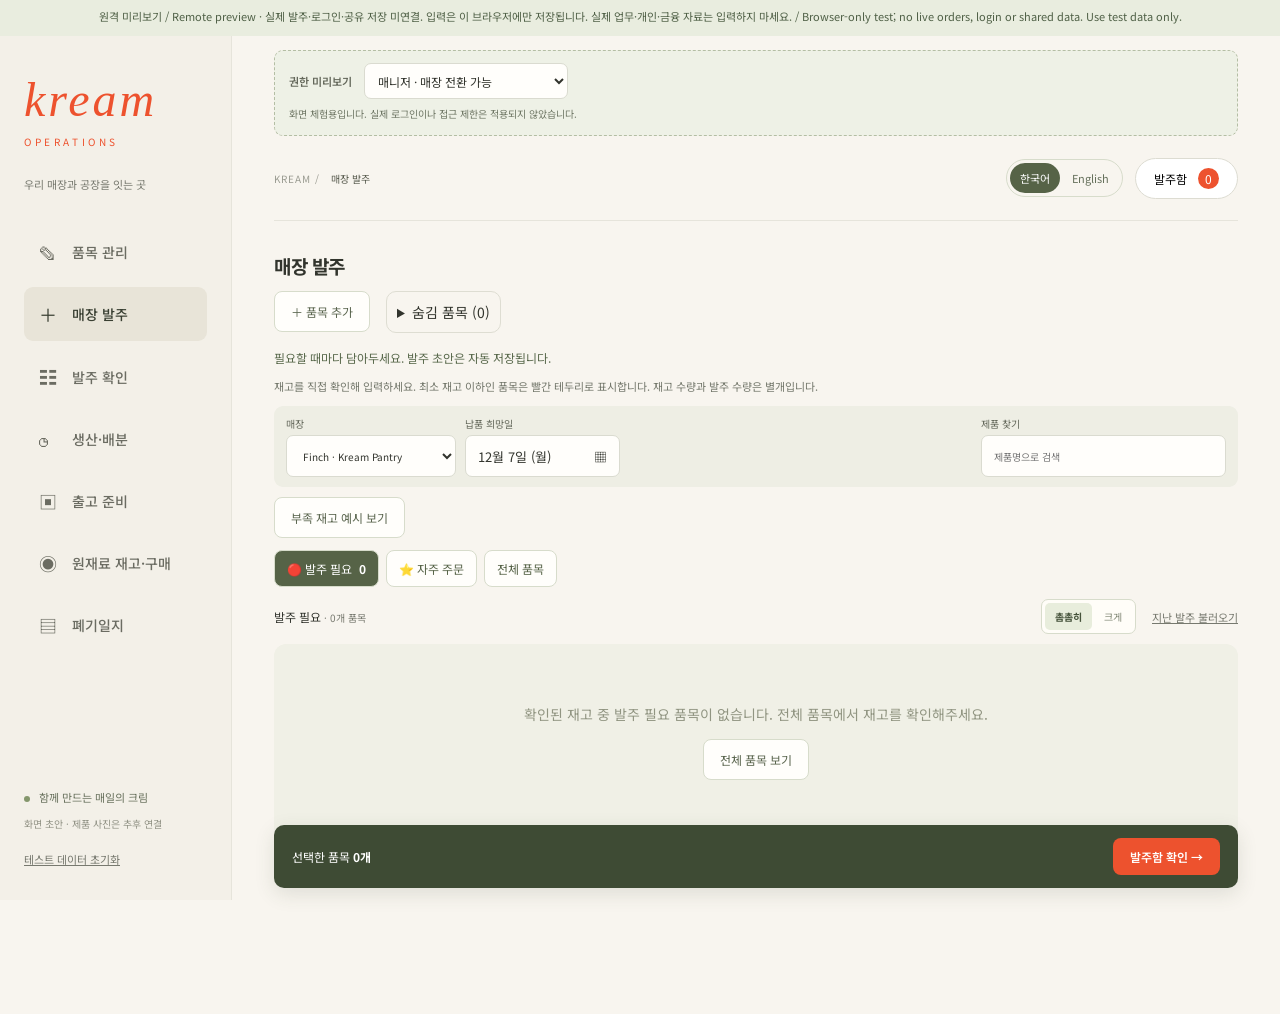
==== index.html @ 923c215b "Publish sanitized browser-only operations preview" ====
<!doctype html><html lang="ko"><head><meta name="robots" content="noindex,nofollow,noarchive"><meta charset="utf-8"><meta name="viewport" content="width=device-width,initial-scale=1"><title>Kream Operations · 원격 미리보기</title><meta name="description" content="Kream Operations browser-only remote preview; test data only"><link rel="stylesheet" href="style.css"></head><body>
<div class="demo" translate="no">원격 미리보기 / Remote preview · 실제 발주·로그인·공유 저장 미연결. 입력은 이 브라우저에만 저장됩니다. 실제 업무·개인·금융 자료는 입력하지 마세요. / Browser-only test; no live orders, login or shared data. Use test data only.</div>
<aside class="sidebar"><a class="brand" href="#">kream<span>OPERATIONS</span></a><div class="workspace">우리 매장과 공장을 잇는 곳</div><nav id="nav" aria-label="업무 화면"></nav><div class="side-bottom"><span class="dot"></span> 함께 만드는 매일의 크림<p>화면 초안 · 제품 사진은 추후 연결</p><button class="text-btn" id="reset">테스트 데이터 초기화</button></div></aside>
<main><header><div class="breadcrumb">KREAM / <span id="crumb">매장 발주</span></div><div class="header-actions"><div class="language-switch" role="group" aria-label="Language"><button type="button" data-lang="ko">한국어</button><button type="button" data-lang="en">English</button></div><button id="cartButton" class="cart-button">발주함 <span id="cartCount">0</span></button></div></header><div id="content"></div></main>
<dialog id="cart"><form method="dialog"><button class="close" aria-label="발주함 닫기">×</button></form><div class="eyebrow">YOUR ORDER</div><h2>이번에 필요한 것들</h2><p class="muted">수량과 납품 희망일을 확인해주세요.</p><div id="cartBody"></div></dialog><div class="toast" role="status" id="toast"></div><script src="app.js"></script></body></html>
---- style.css ----
@import url('https://fonts.googleapis.com/css2?family=Noto+Sans+KR:wght@400;500;600;700;800&display=swap');
.stock-low{border:2px solid #d85b4f!important;background:#fff4f0!important}.stock-risk{border-color:#d5a26c!important;background:#fffaf0!important}.badge.red{background:#f9dcd5;color:#b33427}.stock-fields{display:grid;grid-template-columns:repeat(4,1fr);gap:12px;margin:18px 0}.stock-fields input{min-width:0;width:100%}@media(max-width:720px){.stock-fields{grid-template-columns:repeat(2,1fr)}}
:root{--cream:#f8f5ef;--ink:#32342d;--muted:#77796f;--orange:#ed522e;--line:#e6e4db;--green:#59694c}*{box-sizing:border-box}body{margin:0;background:var(--cream);color:var(--ink);font:14px 'Noto Sans KR',sans-serif}button,input,select,textarea{font:inherit}button,a,input,select,textarea{outline-offset:4px}button{cursor:pointer}button:disabled{opacity:.45;cursor:not-allowed}.demo{height:36px;background:#e9eddf;color:#4f6046;text-align:center;padding:8px 12px;font-size:11px;position:relative;z-index:3}.demo span{margin-left:12px}.sidebar{width:232px;position:fixed;top:36px;bottom:0;border-right:1px solid var(--line);padding:36px 24px;background:#f3f0e8}.brand{display:block;text-decoration:none;color:var(--orange);font:italic 48px Georgia;letter-spacing:3px}.brand span{display:block;font:10px 'Noto Sans KR';letter-spacing:3.6px;margin-top:7px}.workspace{font-size:11px;color:var(--muted);margin:27px 0 33px}.sidebar nav{display:grid;gap:8px}.nav-item{display:flex;gap:12px;align-items:center;border:0;background:none;padding:14px 15px;text-align:left;color:#6b6c62;border-radius:9px;font-weight:500}.nav-item.active{background:#e8e4d8;color:#393f32}.nav-item b{font-size:18px;width:21px;font-weight:400}.side-bottom{position:absolute;bottom:25px;font-size:11px;color:#68715d}.side-bottom p{font-size:10px;color:#929386}.dot{display:inline-block;width:6px;height:6px;background:#84966c;border-radius:50%;margin-right:6px}.text-btn{background:none;border:0;padding:8px 0;color:var(--muted);text-decoration:underline;font-size:11px}main{margin-left:232px;padding:0 42px 60px;max-width:1700px}header{height:85px;display:flex;align-items:center;justify-content:space-between;border-bottom:1px solid var(--line);margin-bottom:33px}.breadcrumb{font-size:10px;letter-spacing:1px;color:#9a9b91}.breadcrumb span{color:#56594c;margin-left:7px;letter-spacing:0}.cart-button{background:white;border:1px solid #dddcd2;border-radius:30px;padding:11px 18px;font-size:12px}.cart-button span{background:var(--orange);color:white;padding:2px 7px;border-radius:20px;margin-left:8px}.eyebrow{font-size:10px;letter-spacing:2px;font-weight:700;color:var(--orange);margin-bottom:12px}h1{font-size:32px;letter-spacing:-1.4px;margin:0 0 13px;line-height:1.4}h2{font-size:23px;letter-spacing:-.8px}p{line-height:1.8}.muted{color:var(--muted);font-size:12px}.hero{display:flex;justify-content:space-between;gap:22px;align-items:center;margin-bottom:28px}.hero p{margin:0;color:var(--muted);font-size:12px}.hero-mark{font:italic 74px Georgia;color:#d7ddc7;line-height:1}.controls{display:flex;gap:15px;align-items:end;flex-wrap:wrap;background:#eeeee4;padding:18px 20px;border-radius:12px;margin-bottom:25px}label{display:grid;gap:7px;font-size:11px;color:#64685b}select,input,textarea{border:1px solid #dadbd0;border-radius:7px;background:#fffefb;color:var(--ink);padding:10px 12px;min-height:42px}select{min-width:170px}input[type=date]{min-width:155px}.search{margin-left:auto;min-width:225px}.search input{width:100%}.chips{display:flex;gap:8px;overflow:auto;padding-bottom:12px;margin:4px 0 18px}.chip{white-space:nowrap;background:transparent;border:1px solid #dcded2;border-radius:25px;padding:10px 17px;font-size:11px;color:#676e5d}.chip.active{background:#566347;border-color:#566347;color:white}.section-head{display:flex;align-items:center;justify-content:space-between;margin:10px 0 17px;font-size:12px}.section-head small{color:var(--muted);font-size:10px}.grid{display:grid;grid-template-columns:repeat(4,minmax(0,1fr));gap:17px}.product{border:1px solid var(--line);background:#fffefb;border-radius:13px;overflow:hidden}.product-art{height:128px;display:grid;place-items:center;position:relative;background:var(--tint);color:var(--art);font:italic 50px Georgia}.product-art .art-label{position:absolute;left:14px;top:13px;font:9px 'Noto Sans KR';letter-spacing:1px;opacity:.75}.product-art .art-line{border:1px solid currentColor;border-radius:22px 8px 18px 8px;padding:8px 17px;transform:rotate(-8deg);font-size:31px;opacity:.72}.product-body{padding:15px}.product-category{font-size:9px;color:#8b8d81;letter-spacing:.6px;margin-bottom:6px}.product h3{font-size:13px;font-weight:600;margin:0 0 5px;line-height:1.6}.unit{font-size:10px;color:#868a7b;margin-bottom:16px}.stepper{display:flex;align-items:center;justify-content:space-between;border:1px solid #e2e3d9;border-radius:7px;overflow:hidden;min-height:37px}.stepper button{width:37px;height:37px;background:none;border:0;font-size:20px;color:#6b735f}.stepper button:hover{background:#eff0e6}.stepper output{font-size:13px}.product.selected{border-color:#9eab87}.product.selected .stepper{background:#eff3e8;border-color:#c8d3b7}.info-line{font-size:11px;color:#8c8f81;margin:25px 0}.primary{border:0;border-radius:8px;background:var(--orange);color:white;font-size:12px;font-weight:600;padding:13px 20px}.secondary{border:1px solid #d7dccb;border-radius:8px;background:#fffefb;color:#5a654e;padding:11px 16px;font-size:12px}.actions{display:flex;gap:9px;align-items:center;flex-wrap:wrap}.stats{display:grid;grid-template-columns:repeat(3,1fr);gap:15px;margin-bottom:25px}.stat{background:#fffefb;border:1px solid var(--line);border-radius:10px;padding:21px}.stat span{color:var(--muted);font-size:11px}.stat strong{display:block;font:33px Georgia;margin-top:10px}.panel{background:#fffefb;border:1px solid var(--line);border-radius:12px;padding:23px;margin:16px 0}.panel-header{display:flex;justify-content:space-between;gap:15px;align-items:center}.badge{font-size:10px;color:#62794c;background:#edf2e5;border-radius:20px;padding:6px 10px;white-space:nowrap}.badge.orange{color:#be5c34;background:#fff0df}.rows{margin:16px 0}.row{display:flex;align-items:center;justify-content:space-between;gap:14px;border-top:1px solid #eeeee6;padding:15px 0}.row-main{display:flex;align-items:center;gap:13px}.row small{display:block;color:var(--muted);font-size:10px;margin-top:5px}.quantity{font-size:21px;font-weight:600;white-space:nowrap}.quantity small{display:inline;font-size:11px;font-weight:400}.pack-check{width:23px;height:23px;min-height:0;accent-color:#64784e}.row.done{opacity:.55}.row.done strong{text-decoration:line-through}.empty{padding:60px 25px;text-align:center;color:#919582;background:#f0f0e6;border-radius:12px}.distribution{display:flex;flex-wrap:wrap;gap:10px;margin-top:12px}.distribution span{background:#f1f1e9;padding:9px 13px;border-radius:6px;font-size:12px}.note{background:#eef0e5;border-radius:8px;padding:12px 15px;font-size:11px;color:#69745c}.shortage{color:#be542b;font-size:11px}.ship-qty{width:75px;min-width:0;padding:8px;text-align:center}.history-grid{display:grid;grid-template-columns:repeat(2,1fr);gap:18px}.history-grid .panel{margin:0}.status-track{display:flex;gap:5px;margin:18px 0}.status-track span{height:4px;flex:1;background:#eceee3;border-radius:4px}.status-track .complete{background:#9aa982}dialog{border:0;border-radius:18px;padding:32px;width:550px;max-width:94vw;max-height:90vh;background:var(--cream);color:var(--ink);box-shadow:0 20px 100px #28312033}dialog::backdrop{background:#2d332b66}.close{float:right;border:0;background:none;font-size:28px;color:#7b806e}dialog .controls{margin:22px 0}dialog textarea{width:100%;resize:vertical}dialog .primary{width:100%;margin-top:20px}.toast{position:fixed;bottom:28px;left:50%;transform:translateX(-50%);background:#3d4933;color:white;padding:14px 25px;border-radius:10px;display:none;z-index:15;font-size:12px}.toast.show{display:block}.mobile-total{position:sticky;bottom:12px;margin-top:24px;display:flex;justify-content:space-between;align-items:center;padding:13px 18px;border-radius:10px;background:#3e4b34;color:white;box-shadow:0 6px 20px #3e4b3422}.mobile-total span{font-size:12px}.mobile-total button{padding:10px 17px}.help{max-width:750px}.help h3{font-size:15px;margin:27px 0 10px}.help ol{padding-left:22px;line-height:2.2;color:#66705b}@media(min-width:1550px){.grid{grid-template-columns:repeat(5,1fr)}}@media(max-width:1100px){.sidebar{width:190px;padding:28px 17px}main{margin-left:190px;padding:0 25px 45px}.grid{grid-template-columns:repeat(3,1fr)}.search{margin-left:0;flex:1}.history-grid{grid-template-columns:1fr}}@media(max-width:720px){.demo{height:auto;min-height:34px;font-size:10px}.demo span{display:block;margin:2px 0 0;font-size:9px}.sidebar{position:sticky;top:0;z-index:5;width:100%;height:auto;padding:10px 15px;border-right:0;border-bottom:1px solid var(--line);display:flex;align-items:center;gap:10px}.brand{font-size:25px;letter-spacing:1px}.brand span,.workspace,.side-bottom{display:none}.sidebar nav{display:flex;gap:2px;margin-left:auto}.nav-item{padding:9px 7px;border-radius:6px;font-size:10px;display:block}.nav-item b{display:none}main{margin-left:0;padding:0 17px 30px}header{height:58px;margin-bottom:23px}.hero{margin-bottom:23px}.hero-mark{font-size:49px}h1{font-size:26px}.hero p{font-size:11px}.controls{padding:14px;gap:12px}.controls>label{flex:1;min-width:42%}select,input[type=date]{width:100%;min-width:0}.search{min-width:100%!important}.grid{grid-template-columns:repeat(2,minmax(0,1fr));gap:11px}.product-art{height:105px}.product-body{padding:12px}.product h3{font-size:12px;min-height:38px}.stats{gap:8px}.stat{padding:15px 12px}.stat strong{font-size:26px}.stat span{font-size:9px}.panel{padding:17px}.panel-header h2{font-size:19px}.row{gap:10px}.row strong{font-size:12px}.quantity{font-size:18px}.distribution span{font-size:11px}.actions .secondary,.actions .primary{font-size:11px}.breadcrumb{font-size:9px}.product-art .art-label{font-size:8px}.mobile-total{bottom:10px}.toast{width:90%;text-align:center}.hero-mark{display:none}}

/* mobile-nav-adjustment */
@media(max-width:720px){.sidebar{flex-wrap:wrap;gap:5px}.brand{font-size:24px}.sidebar nav{width:100%;margin:0;justify-content:space-between}.nav-item{white-space:nowrap;font-size:11px;padding:9px 8px}}

/* Compact ordering: fewer gestures for a large catalog. */
.view-actions{display:flex;align-items:center;gap:16px}.density-toggle{display:flex;border:1px solid #d7dccb;border-radius:7px;padding:3px;gap:2px;background:#fffdf8}.density-toggle button{border:0;background:transparent;color:#808774;border-radius:5px;padding:6px 10px;font-size:10px}.density-toggle button[aria-pressed=true]{background:#e8eddc;color:#46533b;font-weight:700}.grid.compact-grid{grid-template-columns:repeat(5,minmax(0,1fr));gap:12px}.compact-grid .product-art{height:78px}.compact-grid .art-label{font-size:7px;left:9px;top:8px}.compact-grid .art-line{font-size:23px;padding:4px 11px}.compact-grid .product-body{padding:11px}.compact-grid .product-category{font-size:8px;margin-bottom:4px}.compact-grid h3{font-size:13px;min-height:20px;margin-bottom:3px}.compact-grid .unit{font-size:9px;margin-bottom:10px}.compact-grid .stepper{min-height:34px}.compact-grid .stepper button{height:34px;width:30px;font-size:18px}.compact-grid .stepper output{font-size:12px}
@media(max-width:1100px) and (min-width:721px){.grid.compact-grid{grid-template-columns:repeat(4,minmax(0,1fr))}}
@media(max-width:720px){.grid.compact-grid{grid-template-columns:repeat(4,minmax(0,1fr));gap:8px}.compact-grid .product-art{height:58px}.compact-grid .art-label,.compact-grid .product-category{display:none}.compact-grid .art-line{font-size:17px;padding:3px 6px;letter-spacing:-.6px}.compact-grid .product-body{padding:7px 5px}.compact-grid h3{font-size:10px;line-height:1.4;min-height:29px;margin:0 0 3px;word-break:keep-all;overflow-wrap:anywhere}.compact-grid .unit{font-size:8px;line-height:1.3;min-height:21px;margin-bottom:5px;overflow-wrap:anywhere}.compact-grid .stepper{min-height:34px;border-radius:5px}.compact-grid .stepper button{width:23px;height:34px;flex-shrink:0;padding:0;font-size:16px}.compact-grid .stepper output{font-size:10px;white-space:nowrap}.compact-grid .stepper output small{display:none}.view-actions{gap:8px;flex-wrap:wrap;justify-content:flex-end}.view-actions .text-btn{font-size:9px}.density-toggle button{font-size:9px;padding:5px 8px}.section-head{gap:10px}.compact-order .hero{margin-bottom:15px}.compact-order .hero h1{font-size:23px}.compact-order .controls{margin-bottom:15px}.compact-order .chips{margin-bottom:8px}.compact-order .product{border-radius:9px}}

/* Fast ordering: keep the catalog close to the top. */
.order-title{font-size:19px;letter-spacing:-.4px;margin:0 0 12px;line-height:1.3}
.order-view .controls{padding:10px 12px;gap:9px;margin-bottom:10px;border-radius:9px}
.order-view .controls label{gap:4px;font-size:10px}
.order-view .chips{margin:0 0 7px;padding-bottom:5px;scrollbar-width:thin}
.order-view .chip{padding:7px 12px}
.order-view .section-head{margin:5px 0 10px}
.order-view .compact-grid .product-art{height:55px}
.order-view .compact-grid .product-body{padding:7px}
.order-view .compact-grid h3{line-height:1.35;min-height:0}
.order-view .compact-grid .unit{min-height:0;margin-bottom:5px}
.order-view .compact-grid .stepper,.order-view .compact-grid .stepper button{min-height:40px;height:40px}
.order-view .compact-grid .stepper button{width:34px}
.order-view .info-line{margin:12px 0;font-size:10px}
@media(max-width:720px){
body:has(.order-view) main>header{margin-bottom:12px;height:48px}
.order-title{font-size:17px;margin-bottom:9px}
.order-view .controls{padding:10px;gap:8px}
.order-view .controls input,.order-view .controls select{min-height:38px;height:38px;padding:7px 8px;font-size:12px}
.order-view .compact-grid .product-art{height:38px}
.order-view .compact-grid .art-line{font-size:15px;padding:2px 5px}
.order-view .compact-grid .product-body{padding:6px 4px}
.order-view .compact-grid h3{font-size:10px;min-height:28px;margin-bottom:2px}
.order-view .compact-grid .unit{font-size:8px;min-height:11px;margin-bottom:4px}
.order-view .compact-grid .stepper button{width:23px}
.order-view .grid:not(.compact-grid) .product-art{height:68px}
.order-view .grid:not(.compact-grid) .unit{margin-bottom:8px}
.order-view .grid{align-items:start}
}

/* Staff language preference; product names remain bilingual. */
.header-actions{display:flex;align-items:center;gap:12px}.language-switch{display:flex;gap:2px;border:1px solid #d7dccb;border-radius:20px;padding:3px;white-space:nowrap}.language-switch button{border:0;background:transparent;border-radius:16px;padding:7px 10px;font-size:11px;color:#65705b}.language-switch button[aria-pressed=true]{background:#566347;color:white}.product-names{display:flex;flex-direction:column;gap:2px}.product-names>span{font-size:inherit;line-height:1.35}.product-names>[lang=en]{font-size:.78em;font-weight:400;color:#7c8073}html[lang=en] .product-names>[lang=en]{order:-1;font-size:1em;color:inherit;font-weight:600}html[lang=en] .product-names>[lang=ko]{font-size:.78em;font-weight:400;color:#7c8073}.compact-grid h3{min-height:0!important}.row .product-names,.panel-header .product-names{font-size:13px}.compact-grid .product-names{min-height:48px}
@media(max-width:720px){.header-actions{gap:6px}.language-switch button{padding:7px 8px;font-size:10px}.cart-button{padding:9px 11px;font-size:10px}.breadcrumb{font-size:8px}.compact-grid .product-names{min-height:54px}.section-head{flex-wrap:wrap}html[lang=en] .sidebar nav{flex-wrap:wrap;justify-content:flex-start}html[lang=en] .nav-item{font-size:10px;padding:7px}.language-switch{background:#fffdf8}}

/* Square product photos, shorter labels and Korean-only names in Korean mode. */
html[lang=ko] .product-names>[lang=en]{display:none}
.order-view .compact-grid .product-art{height:auto;aspect-ratio:1/1}
.order-view .compact-grid .product-body{padding:5px 6px 6px}
.order-view .compact-grid .product-names{min-height:0}
.order-view .compact-grid h3{margin:0 0 2px;line-height:1.25}
.order-view .compact-grid .product-category{display:none}
.order-view .compact-grid .unit{min-height:0;margin:0 0 3px;font-size:9px;line-height:1.2}
.order-view .compact-grid .stepper,.order-view .compact-grid .stepper button{height:36px;min-height:36px}
@media(max-width:720px){
.order-view .grid{gap:6px}
.order-view .grid:not(.compact-grid) .product-art{height:auto;aspect-ratio:1/1}
.order-view .compact-grid .product-body{padding:4px 4px 5px}
.order-view .compact-grid h3{font-size:10px;min-height:0!important}
.order-view .compact-grid .unit{font-size:8px}
.order-view .compact-grid .product-names{min-height:0}
.order-view .compact-grid .stepper button{width:23px}
.order-view .compact-grid .art-line{font-size:19px}
}
.subgroup-filter{display:flex;align-items:center;gap:10px;margin:4px 0 10px;font-size:11px}.subgroup-filter select{min-height:36px;padding:6px 9px;max-width:100%;font-size:11px}.unit-warning{color:#af4b25!important;font-weight:600}
@media(max-width:720px){.subgroup-filter{gap:8px}.subgroup-filter select{flex:1;min-width:0;width:auto;font-size:10px}}
.order-view .product.stock-alert{border:2px solid #ca4432;box-shadow:0 0 0 1px #ca443222}.card-stock{font-size:10px;border-top:1px solid #e9e5dc;padding:5px 0;color:#686b5f}.card-stock summary{cursor:pointer;line-height:1.35}.card-stock label{margin-top:6px;font-size:10px}.card-stock input{width:100%;min-width:0;min-height:34px;padding:5px}.card-stock small{font-size:9px;display:block;margin:4px 0}.card-stock.needs-order{color:#b73324;font-weight:600}.stock-order-note{font-size:11px;color:#74786c;margin:0 0 10px}.stock-missing{padding:12px;background:#fff0eb;border:1px solid #cf4b38;border-radius:8px;color:#a82f21;font-size:12px}.stock-missing p{margin:5px 0}
.order-list-tabs{display:flex;gap:7px;flex-wrap:wrap;margin:12px 0}.order-list-tabs button{border:1px solid #d7dccb;border-radius:8px;background:#fffefb;padding:9px 12px;font-size:12px;color:#566347}.order-list-tabs button[aria-pressed=true]{background:#566347;color:white}.order-list-tabs b{margin-left:4px}.order-view .product{position:relative}.favorite-toggle{position:absolute;right:4px;top:4px;z-index:1;width:30px;height:30px;border-radius:50%;border:1px solid #dfd8c6;background:#fffdf5ed;color:#857448;font-size:20px;padding:0}.favorite-toggle[aria-pressed=true]{color:#a87500;background:#fff2b9}.empty .secondary{display:block;margin:15px auto 0}
.delivery-date-field{position:relative;display:flex;align-items:center;justify-content:space-between;gap:10px;border:1px solid #dadbd0;border-radius:7px;background:#fffefb;min-height:42px;padding:10px 12px;color:#32342d;min-width:155px;font-size:13px}.delivery-date-field input[type=date]{position:absolute;inset:0;width:100%;height:100%;opacity:0;cursor:pointer;min-width:0}.delivery-date-field input::-webkit-calendar-picker-indicator{position:absolute;inset:0;width:100%;height:100%;cursor:pointer}.delivery-date-field:focus-within{outline:2px solid #59694c;outline-offset:3px}@media(max-width:720px){.delivery-date-field{min-width:0;min-height:38px;padding:7px 8px;font-size:12px}}
.role-preview{margin-top:14px;padding:12px 14px;border:1px dashed #b4bea4;border-radius:9px;background:#eef1e6}.role-preview label{display:flex;align-items:center;gap:12px;font-size:11px;font-weight:600}.role-preview select{font-weight:400;font-size:12px;min-height:36px;padding:6px 9px;max-width:100%}.role-preview p{font-size:10px;color:#6f7765;margin:6px 0 0}.controls select:disabled{opacity:1;color:#4e5e43;background:#e4eadb;border-color:#afbc9f;cursor:default}@media(max-width:720px){.role-preview{padding:9px;margin-top:10px}.role-preview label{flex-wrap:wrap;gap:6px}.role-preview select{width:100%;font-size:11px}}
.production-team{margin:18px 0 26px}.production-team>.section-head h2,.supply-allocation h2{font-size:19px;margin:5px 0}.allocation-item{padding:15px 18px;margin:9px 0}.allocation-item .muted{margin:5px 0 0}.allocation-item .distribution{margin-top:9px}.supply-allocation{margin:18px 0 30px;padding-bottom:18px;border-bottom:2px solid #dadfce}
.supplier-group{border:1px solid #dce1d2;border-radius:10px;padding:12px 16px;margin:12px 0;background:#fafbf6}.supplier-group h3{margin:0;font-size:17px}.supplier-group .row:last-child{padding-bottom:3px}
.purchase-catalog .product{position:relative}.purchase-catalog .product-art{height:auto;aspect-ratio:1}.purchase-catalog .product.stock-alert{border:2px solid #ca4432;background:#fff8f4}.purchase-catalog .art-line{font-size:20px;max-width:95%;overflow-wrap:anywhere;text-align:center}.purchase-catalog .product-names{min-height:0}.purchase-catalog .card-stock label{font-size:10px;margin:6px 0}.purchase-catalog select,.purchase-catalog .card-stock input{width:100%;min-width:0;font-size:11px}.purchase-catalog .product-body{padding:7px}.purchase-catalog .stepper button{min-height:36px}.purchase-catalog .search{margin-left:0;width:100%}.purchase-catalog .unit{margin-bottom:4px}.purchase-catalog .card-stock{margin:5px 0}
.draft-save-status{font-size:12px;color:#59694c;margin:4px 0 10px;line-height:1.5}

/* inline product management */
.order-catalog-tools{display:flex;align-items:flex-start;gap:16px;margin:8px 0 16px}.order-catalog-tools details{padding:10px;border:1px solid #deddd2;border-radius:10px}.hidden-product{padding:6px}.product{position:relative}.product-edit{position:absolute;top:6px;left:6px;z-index:2;background:#fff;border:1px solid #d4d7c9;border-radius:50%;width:30px;height:30px;font-size:18px}.catalog-photo{width:100%;height:100%;object-fit:contain;background:#fff;position:absolute;inset:0;z-index:1}.product-art{position:relative}.catalog-photo-preview{width:140px;height:140px;object-fit:contain}.catalog-actions{display:flex;gap:12px;margin-top:18px}.danger{border:1px solid #c23c30;color:#a52b20;background:#fff4f0;padding:10px;border-radius:10px}#inlineCatalogDialog{width:min(760px,94vw);max-height:90vh;overflow:auto;border:1px solid #deddd2;border-radius:18px;padding:24px;background:#f8f5ef}#inlineCatalogDialog::backdrop{background:#0006}#inlineCatalogDialog h1{font-size:26px}#inlineCatalogDialog .hero{padding:0}
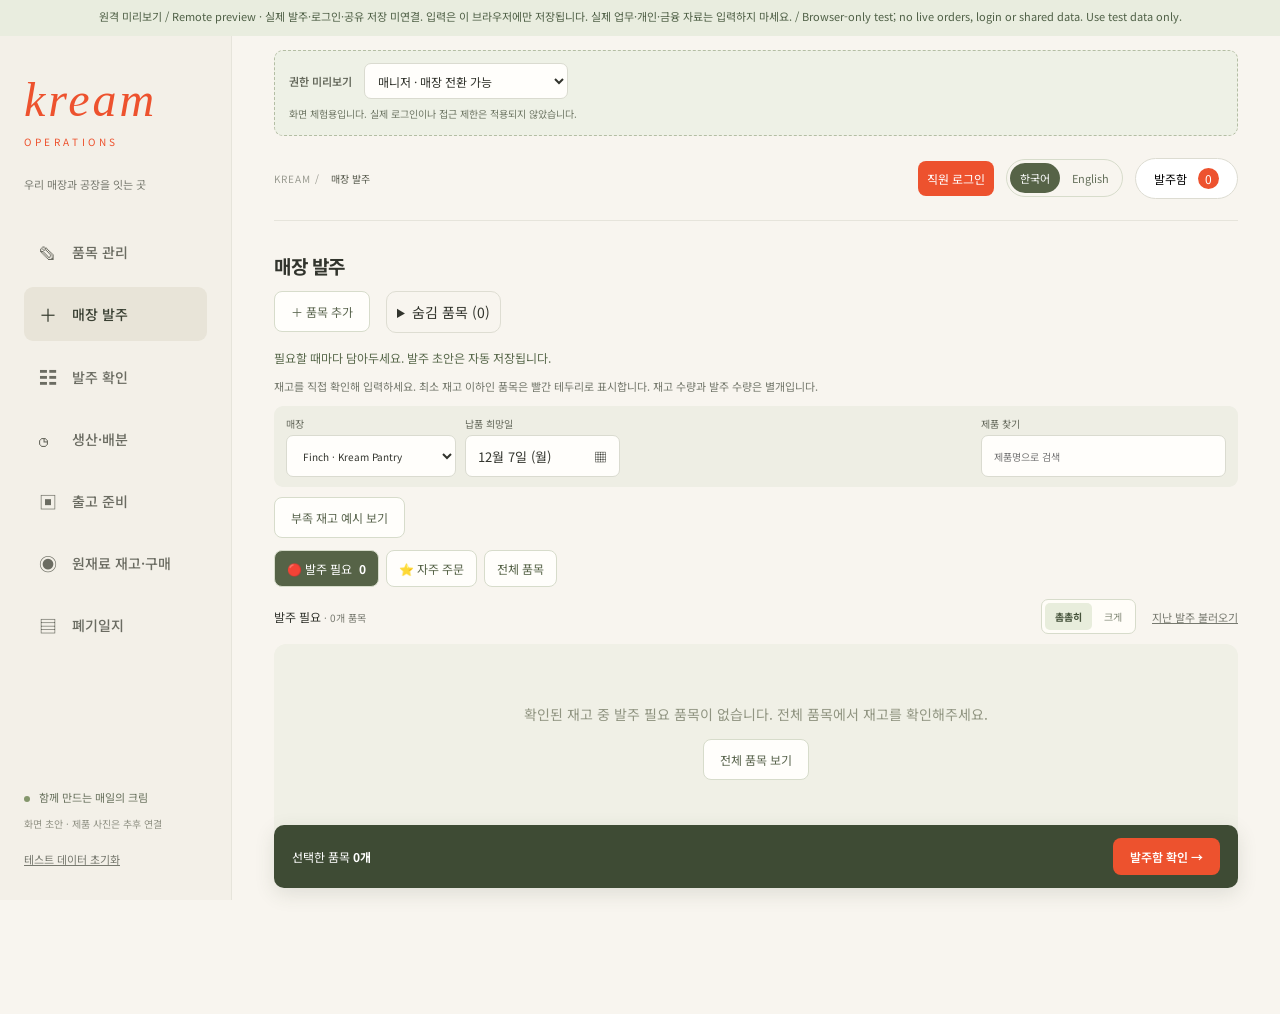
==== commit 92ecc565: "Add staff authentication and store-scoped shared ordering trial" ====
--- a/index.html
+++ b/index.html
@@ -1,5 +1,5 @@
 <!doctype html><html lang="ko"><head><meta name="robots" content="noindex,nofollow,noarchive"><meta charset="utf-8"><meta name="viewport" content="width=device-width,initial-scale=1"><title>Kream Operations · 원격 미리보기</title><meta name="description" content="Kream Operations browser-only remote preview; test data only"><link rel="stylesheet" href="style.css"></head><body>
 <div class="demo" translate="no">원격 미리보기 / Remote preview · 실제 발주·로그인·공유 저장 미연결. 입력은 이 브라우저에만 저장됩니다. 실제 업무·개인·금융 자료는 입력하지 마세요. / Browser-only test; no live orders, login or shared data. Use test data only.</div>
 <aside class="sidebar"><a class="brand" href="#">kream<span>OPERATIONS</span></a><div class="workspace">우리 매장과 공장을 잇는 곳</div><nav id="nav" aria-label="업무 화면"></nav><div class="side-bottom"><span class="dot"></span> 함께 만드는 매일의 크림<p>화면 초안 · 제품 사진은 추후 연결</p><button class="text-btn" id="reset">테스트 데이터 초기화</button></div></aside>
-<main><header><div class="breadcrumb">KREAM / <span id="crumb">매장 발주</span></div><div class="header-actions"><div class="language-switch" role="group" aria-label="Language"><button type="button" data-lang="ko">한국어</button><button type="button" data-lang="en">English</button></div><button id="cartButton" class="cart-button">발주함 <span id="cartCount">0</span></button></div></header><div id="content"></div></main>
+<main><header><div class="breadcrumb">KREAM / <span id="crumb">매장 발주</span></div><div class="header-actions"><a href="staff/" style="padding:9px;border-radius:8px;background:#ed522e;color:white;font-size:12px;text-decoration:none;white-space:nowrap">직원 로그인</a><div class="language-switch" role="group" aria-label="Language"><button type="button" data-lang="ko">한국어</button><button type="button" data-lang="en">English</button></div><button id="cartButton" class="cart-button">발주함 <span id="cartCount">0</span></button></div></header><div id="content"></div></main>
 <dialog id="cart"><form method="dialog"><button class="close" aria-label="발주함 닫기">×</button></form><div class="eyebrow">YOUR ORDER</div><h2>이번에 필요한 것들</h2><p class="muted">수량과 납품 희망일을 확인해주세요.</p><div id="cartBody"></div></dialog><div class="toast" role="status" id="toast"></div><script src="app.js"></script></body></html>
